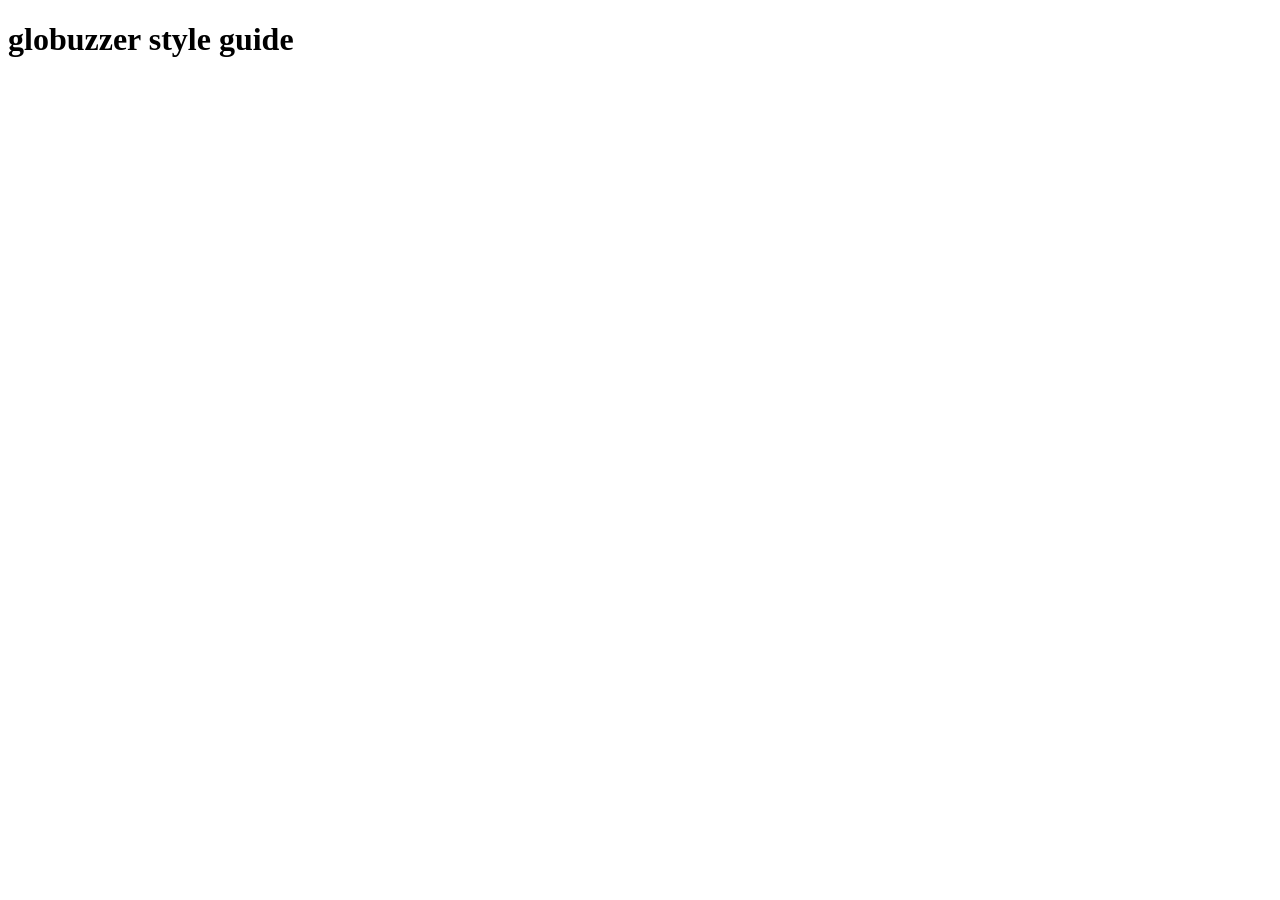
==== index.html @ 6f8c405c "adding a first index.html file" ====
<!DOCTYPE html>
<html lang="en" >

<head>
  <meta content="text/html; charset=utf-8" http-equiv="Content-Type">
  <title>Globuzzer - style guide</title>
  
</head>

<body>

<h1> globuzzer style guide </h1>


</body>

</html>
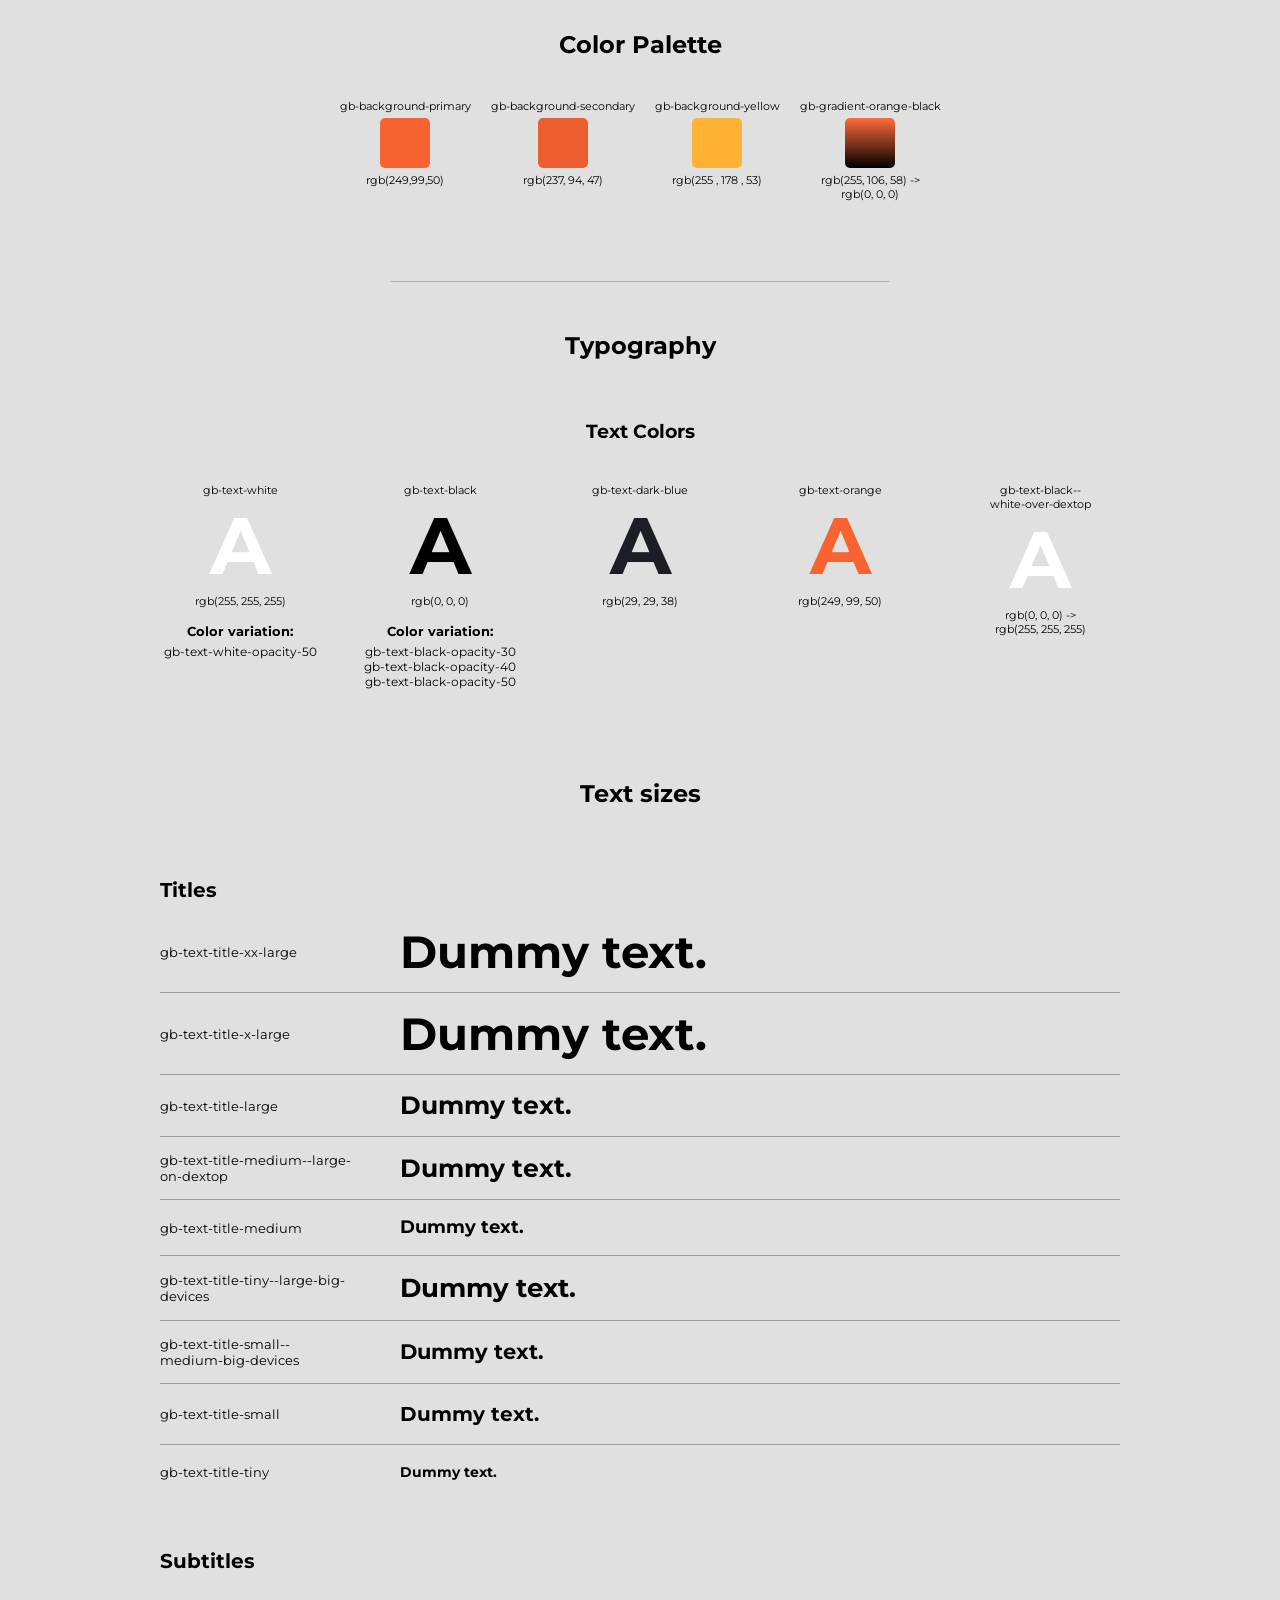
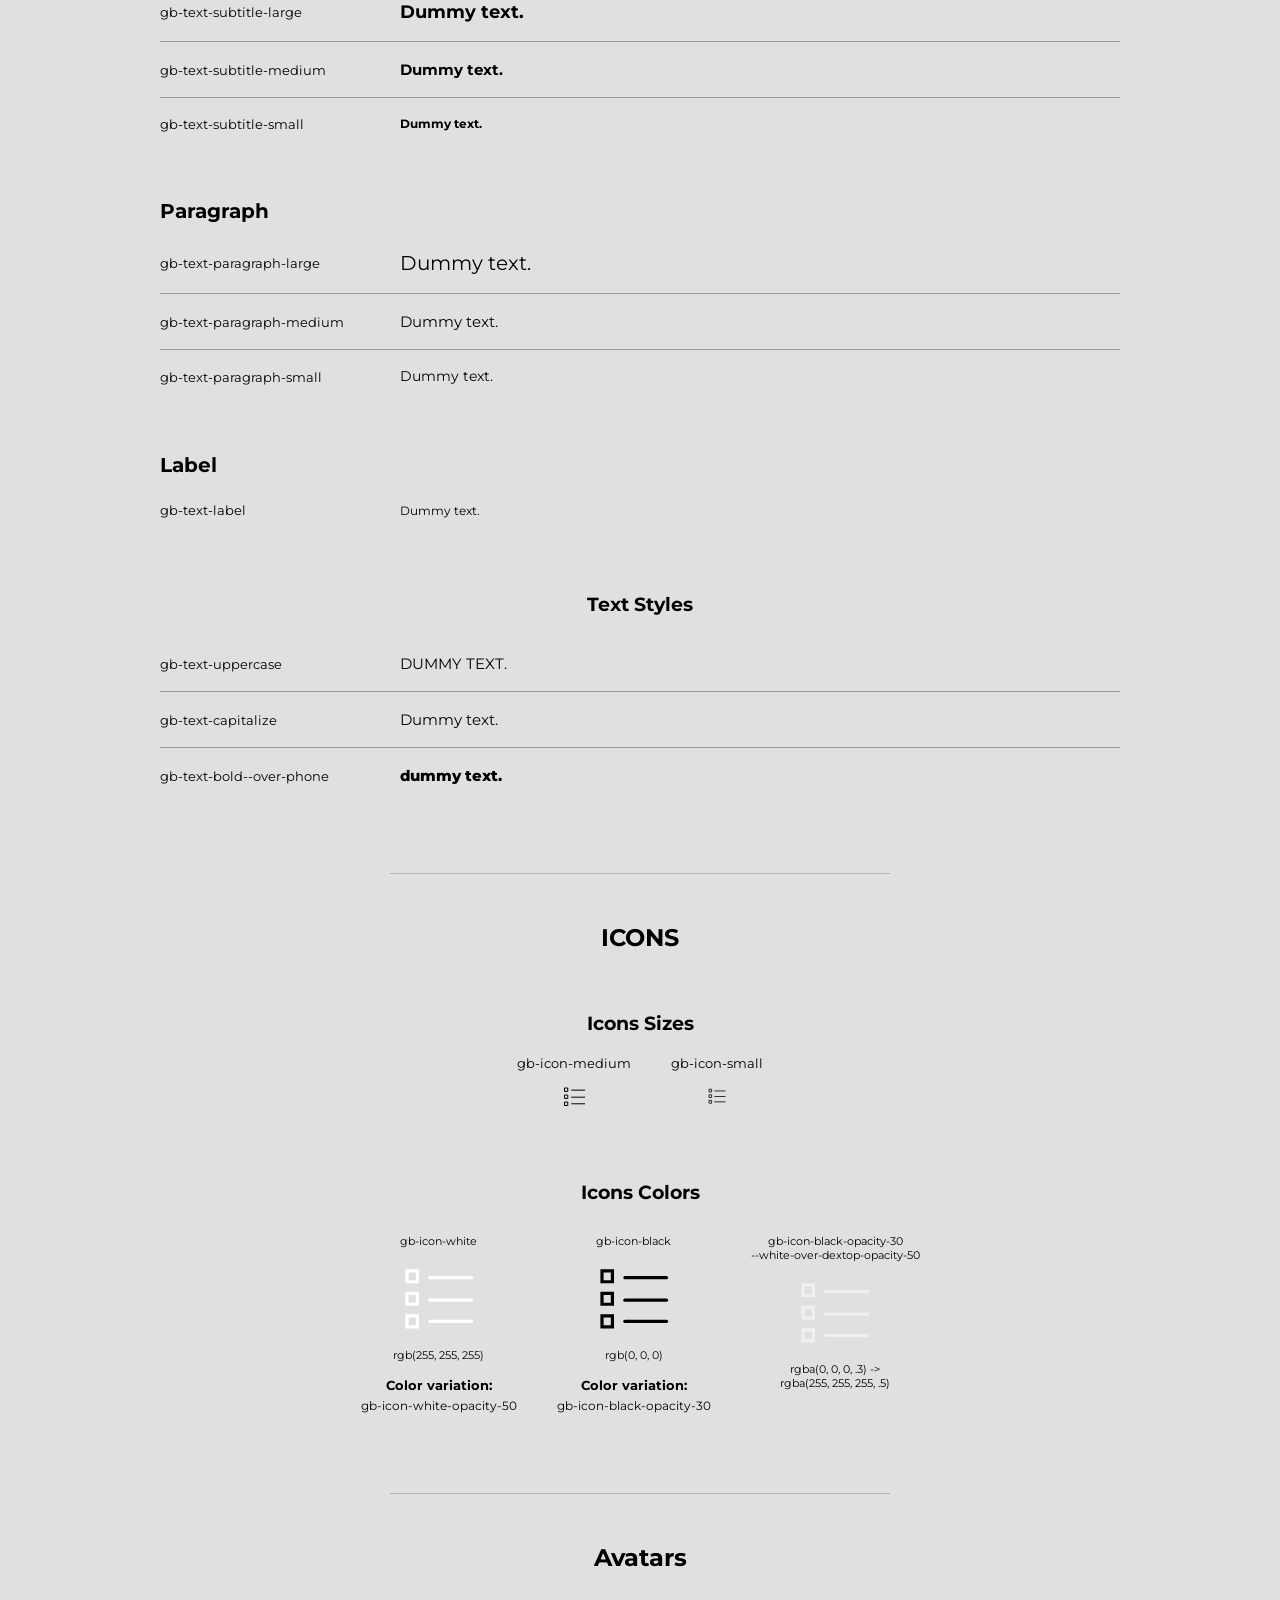
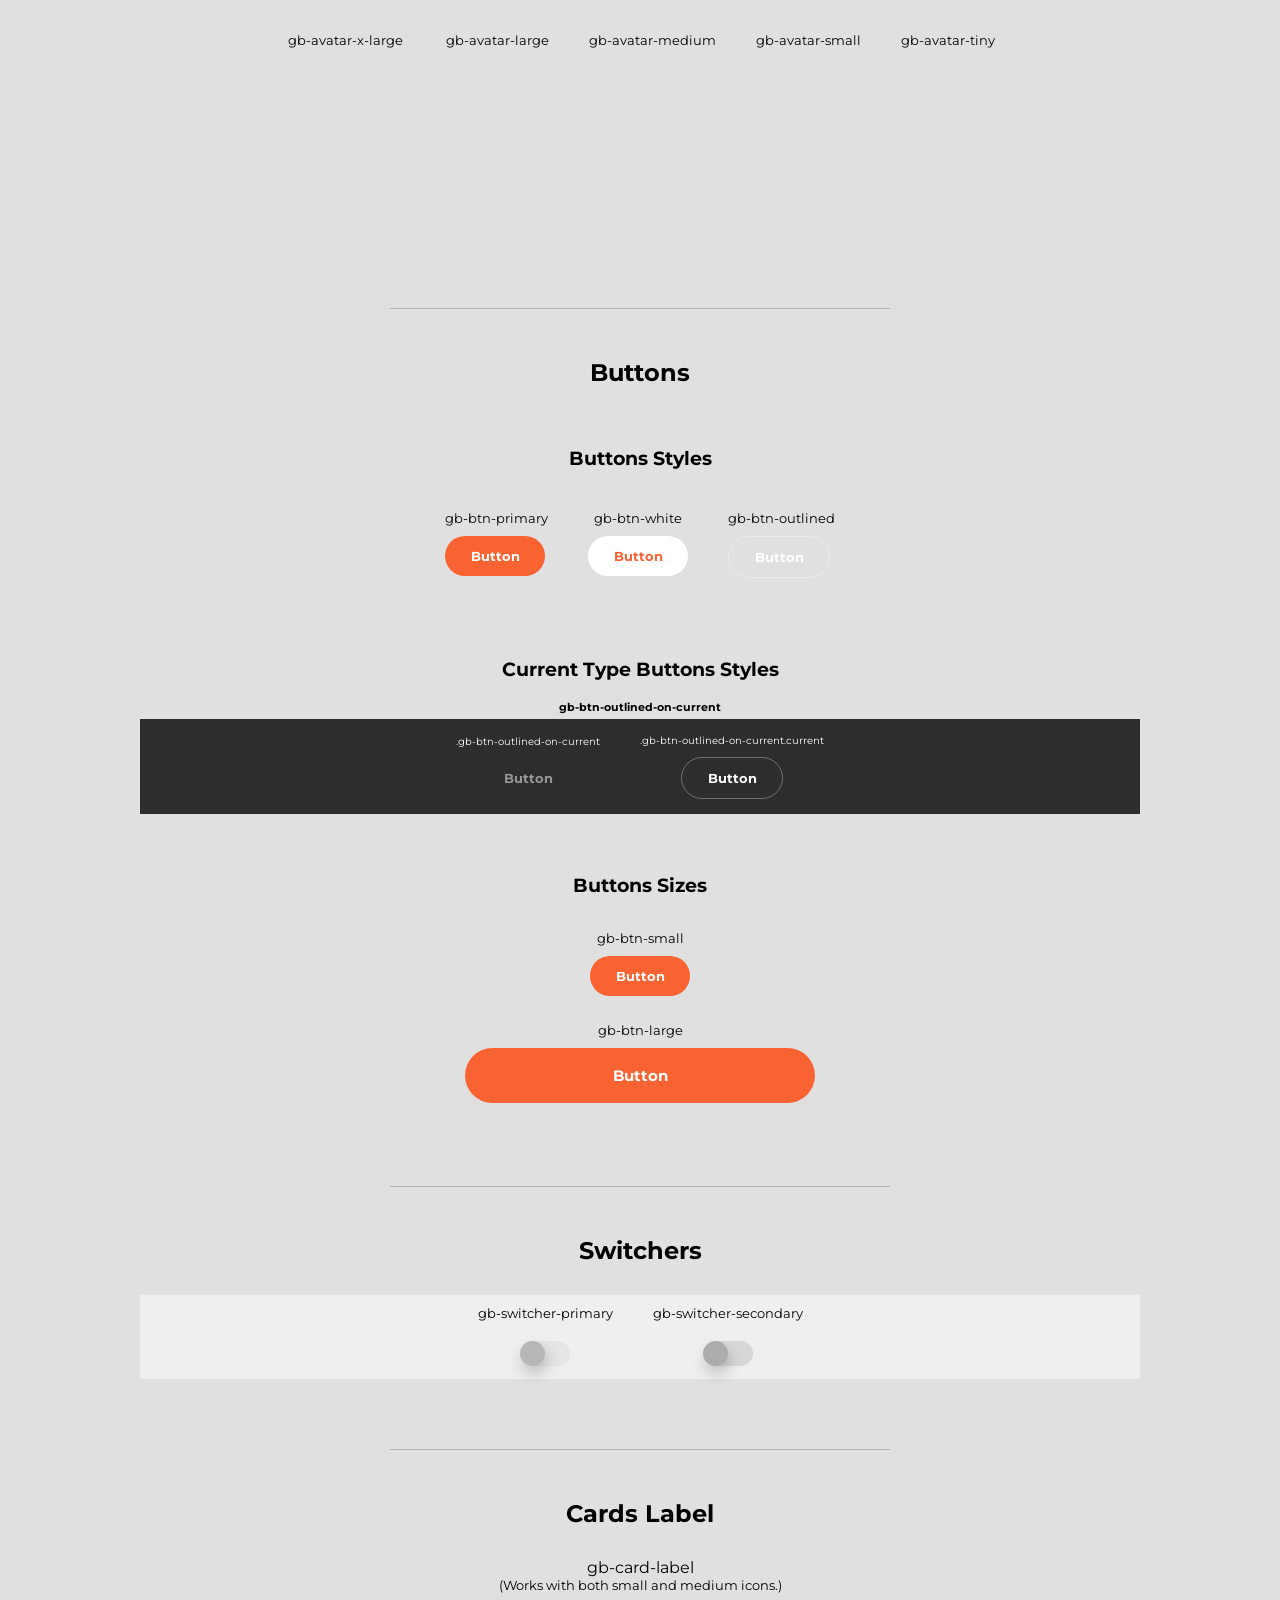
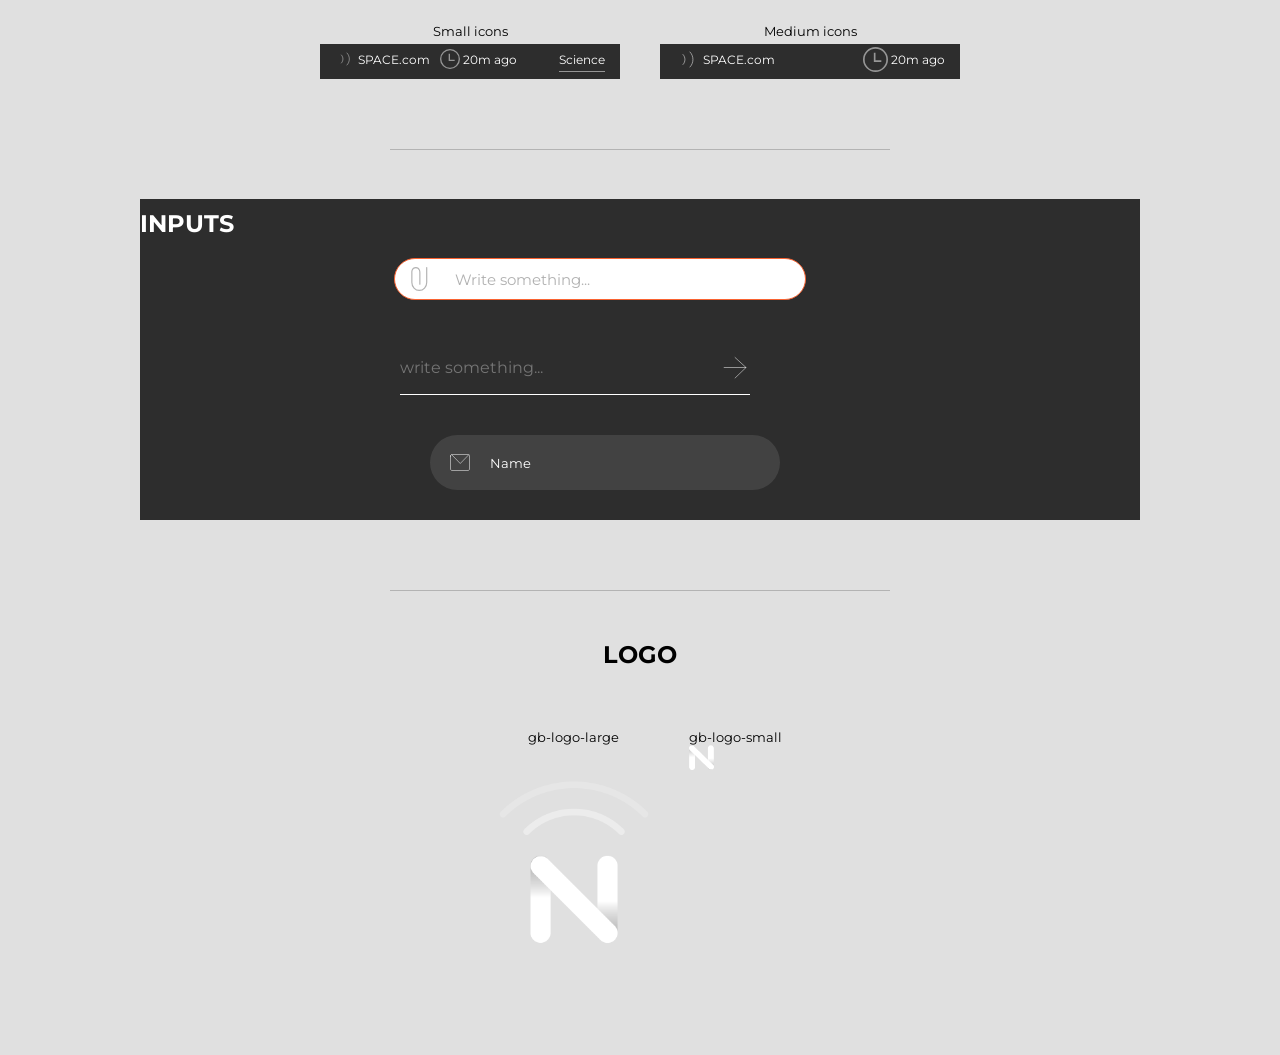
==== commit f58bbd20: "modifing the styleguide files" ====
--- a/index.html
+++ b/index.html
@@ -1,17 +1,502 @@
 <!DOCTYPE html>
-<html lang="en" >
+<html lang="en">
 
 <head>
-  <meta content="text/html; charset=utf-8" http-equiv="Content-Type">
-  <title>Globuzzer - style guide</title>
-  
+	<title>Styleguide components sheet</title>
+	<meta content="text/html; charset=utf-8" http-equiv="Content-Type">
+	<meta name="viewport" content="width=device-width, initial-scale=1.0">
+	<meta http-equiv="X-UA-Compatible" content="ie=edge">
+	<link rel="stylesheet" type='text/css' media="screen" href="gb-style-d.css">
+    	<link rel="stylesheet" type='text/css' media="screen" href="gb-style-s.css">
+
+	<link rel="stylesheet" type='text/css' media="screen" href="stlyeguide-info-page.css">
+	<link href="https://fonts.googleapis.com/css?family=Montserrat:400,700" rel="stylesheet">
 </head>
 
+
 <body>
-
-<h1> globuzzer style guide </h1>
-
-
+	<div class='wrapper'>
+		<!-- COLOR PALETTE START-->
+		<div class='gb-color-palette-section max'>
+			<h2 class='section-title'>Color Palette</h2>
+			<ul class='gb-color-palette-list page-section'>
+				<li class='gb-color-palette-item'>
+					<p class='color-class'>gb-background-primary</p>
+					<div class='color-palette-box gb-background-primary'></div>
+					<p class='color-code'>rgb(249,99,50)</p>
+				</li>
+				<li class='gb-color-palette-item'>
+					<p class='color-class'>gb-background-secondary</p>
+					<div class='color-palette-box gb-background-secondary'></div>
+					<p class='color-code'>rgb(237, 94, 47)</p>
+				</li>
+				<li class='gb-color-palette-item'>
+					<p class='color-class'>gb-background-yellow</p>
+					<div class='color-palette-box gb-background-yellow'></div>
+					<p class='color-code'>rgb(255 , 178 , 53)</p>
+				</li>
+				<li class='gb-color-palette-item'>
+					<p class='color-class'>gb-gradient-orange-black</p>
+					<div class='color-palette-box gb-gradient-orange-black'></div>
+					<p class='color-code'>rgb(255, 106, 58) -><br> rgb(0, 0, 0)</p>
+				</li>
+			</ul>
+		</div>
+		<!-- COLOR PALETTE END-->
+		<!-- TYPOGRAPHY START -->
+		<div class='gb-typograpy-section section-line-top max'>
+			<h2 class='big-section-title'>Typography</h2>
+			<div class='gb-typograpy-colors'>
+				<h3 class='subsection-title-big'>Text Colors</h3>
+				<ul class='gb-typography-colors-list page-section'>
+					<li class='gb-typography-colors-item'>
+						<p class='color-class'>gb-text-white</p>
+						<h1 class='text-color-preview gb-text-white'>A</h1>
+						<p class='color-code'>rgb(255, 255, 255)</p>
+						<div class='text-color-variations'>
+							<h5 class='color-variation-heading'>Color variation:</h5>
+							<ul class='text-color-variations-list'>
+								<li class='text-color-variations-item'>
+									<p>gb-text-white-opacity-50</p>
+								</li>
+							</ul>
+						</div>
+					</li>
+					<li class='gb-typography-colors-item'>
+						<p class='color-class'>gb-text-black</p>
+						<h1 class='text-color-preview gb-text-black'>A</h1>
+						<p class='color-code'>rgb(0, 0, 0)</p>
+						<div class='text-color-variations'>
+							<h5 class='color-variation-heading'>Color variation:</h5>
+							<ul class='text-color-variations-list'>
+								<li class='text-color-variations-item'>
+									<p>gb-text-black-opacity-30</p>
+								</li>
+								<li class='text-color-variations-item'>
+									<p>gb-text-black-opacity-40</p>
+								</li>
+								<li class='text-color-variations-item'>
+									<p>gb-text-black-opacity-50</p>
+								</li>
+							</ul>
+						</div>
+					</li>
+					<li class='gb-typography-colors-item'>
+						<p class='color-class'>gb-text-dark-blue</p>
+						<h1 class='text-color-preview gb-text-dark-blue'>A</h1>
+						<p class='color-code'>rgb(29, 29, 38)</p>
+					</li>
+					<li class='gb-typography-colors-item'>
+						<p class='color-class'>gb-text-orange</p>
+						<h1 class='text-color-preview gb-text-orange'>A</h1>
+						<p class='color-code'>rgb(249, 99, 50)</p>
+					</li>
+					<li class='gb-typography-colors-item'>
+						<p class='color-class'>gb-text-black--<br>white-over-dextop</p>
+						<h1 class='text-color-preview gb-text-black--white-over-dextop'>A</h1>
+						<p class='color-code'>rgb(0, 0, 0) -><br> rgb(255, 255, 255)</p>
+					</li>
+				</ul>
+			</div>
+			<div class='gb-typograpy-sizes subsection-margin-top'>
+				<h2 class='subsection-title-big'>Text sizes</h2>
+
+				<div class='gb-typograpy-titles'>
+					<h5 class='typograpy-subtitles'>Titles</h5>
+					<ul class='gb-typograpy-titles-list'>
+						<li class='gb-typograpy-titles-item'>
+							<p class='gb-typograpy-size-class'>gb-text-title-xx-large</p>
+							<h1 class='gb-text-title-xx-large dummy-text'>Dummy text.</h1>
+						</li>
+						<li class='gb-typograpy-titles-item'>
+							<p class='gb-typograpy-size-class'>gb-text-title-x-large</p>
+							<h1 class='gb-text-title-x-large dummy-text'>Dummy text.</h1>
+						</li>
+						<li class='gb-typograpy-titles-item'>
+							<p class='gb-typograpy-size-class'>gb-text-title-large</p>
+							<h1 class='gb-text-title-large dummy-text'>Dummy text.</h1>
+						</li>
+						<li class='gb-typograpy-titles-item'>
+							<p class='gb-typograpy-size-class'>gb-text-title-medium--large-on-dextop</p>
+							<h1 class='gb-text-title-medium--large-on-dextop dummy-text'>Dummy text.</h1>
+						</li>
+						<li class='gb-typograpy-titles-item'>
+							<p class='gb-typograpy-size-class'>gb-text-title-medium</p>
+							<h1 class='gb-text-title-medium dummy-text'>Dummy text.</h1>
+						</li>
+						<li class='gb-typograpy-titles-item'>
+							<p class='gb-typograpy-size-class'>gb-text-title-tiny--large-big-devices</p>
+							<h1 class='gb-text-title-tiny--large-big-devices dummy-text'>Dummy text.</h1>
+						</li>
+						<li class='gb-typograpy-titles-item'>
+							<p class='gb-typograpy-size-class'>gb-text-title-small--medium-big-devices</p>
+							<h1 class='gb-text-title-small--medium-big-devices dummy-text'>Dummy text.</h1>
+						</li>
+						<li class='gb-typograpy-titles-item'>
+							<p class='gb-typograpy-size-class'>gb-text-title-small</p>
+							<h1 class='gb-text-title-small dummy-text'>Dummy text.</h1>
+						</li>
+						<li class='gb-typograpy-titles-item'>
+							<p class='gb-typograpy-size-class'>gb-text-title-tiny</p>
+							<h1 class='gb-text-title-tiny dummy-text'>Dummy text.</h1>
+						</li>
+					</ul>
+				</div>
+
+				<div class='gb-typograpy-subtitles'>
+					<h5 class='typograpy-subtitles'>Subtitles</h5>
+					<ul class='gb-typograpy-subtitles-list'>
+						<li class='gb-typograpy-subtitles-item'>
+							<p class='gb-typograpy-size-class'>gb-text-subtitle-large</p>
+							<h1 class='gb-text-subtitle-large dummy-text'>Dummy text.</h1>
+						</li>
+						<li class='gb-typograpy-subtitles-item'>
+							<p class='gb-typograpy-size-class'>gb-text-subtitle-medium</p>
+							<h1 class='gb-text-subtitle-medium dummy-text'>Dummy text.</h1>
+						</li>
+						<li class='gb-typograpy-subtitles-item'>
+							<p class='gb-typograpy-size-class'>gb-text-subtitle-small</p>
+							<h1 class='gb-text-subtitle-small dummy-text'>Dummy text.</h1>
+						</li>
+					</ul>
+				</div>
+
+				<div class='gb-typograpy-paragraph'>
+					<h5 class='typograpy-subtitles'>Paragraph</h5>
+					<ul class='gb-typograpy-paragraph-list'>
+						<li class='gb-typograpy-paragraph-item'>
+							<p class='gb-typograpy-size-class'>gb-text-paragraph-large</p>
+							<p class='gb-text-paragraph-large dummy-text'>Dummy text.</p>
+						</li>
+						<li class='gb-typograpy-paragraph-item'>
+							<p class='gb-typograpy-size-class'>gb-text-paragraph-medium</p>
+							<p class='gb-text-paragraph-medium dummy-text'>Dummy text.</p>
+						</li>
+						<li class='gb-typograpy-paragraph-item'>
+							<p class='gb-typograpy-size-class'>gb-text-paragraph-small</p>
+							<p class='gb-text-paragraph-small dummy-text'>Dummy text.</p>
+						</li>
+					</ul>
+				</div>
+				<div class='gb-typograpy-label'>
+					<h5 class='typograpy-subtitles'>Label</h5>
+					<ul class='gb-typograpy-label-list'>
+						<li class='gb-typograpy-label-item'>
+							<p class='gb-typograpy-size-class'>gb-text-label</p>
+							<p class='gb-text-label dummy-text'>Dummy text.</p>
+						</li>
+					</ul>
+				</div>
+			</div>
+			<div class='gb-typograpy-styles'>
+				<h3 class='subsection-title-big'>Text Styles</h3>
+				<ul class='gb-typograpy-styles-list'>
+					<li class='gb-typograpy-styles-item'>
+						<p class='gb-typograpy-styles-class'>gb-text-uppercase</p>
+						<p class='gb-typograpy-styles-demo gb-text-uppercase gb-text-black gb-text-paragraph-medium'>dummy text.</p>
+					</li>
+					<li class='gb-typograpy-styles-item'>
+						<p class='gb-typograpy-styles-class'>gb-text-capitalize</p>
+						<p class='gb-typograpy-styles-demo gb-text-capitalize gb-text-black gb-text-paragraph-medium'>dummy text.</p>
+					</li>
+					<li class='gb-typograpy-styles-item'>
+						<p class='gb-typograpy-styles-class'>gb-text-bold--over-phone</p>
+						<p class='gb-typograpy-styles-demo gb-text-bold--over-phone gb-text-black gb-text-paragraph-medium'>dummy text.</p>
+					</li>
+				</ul>
+			</div>
+		</div>
+		<!-- TYPOGRAPHY END -->
+		<!-- ICONS START -->
+		<div class='gb-icons-section section-line-top max'>
+			<h2 class='big-section-title'>ICONS</h2>
+			<div class='gb-icons-sizes'>
+				<h3 class='subsection-title-big'>Icons Sizes</h3>
+				<ul class='icons-sizes-list'>
+					<li class='icons-sizes-item'>
+						<p>gb-icon-medium</p>
+						<div class='icon-sizes--icon'>
+							<svg class='gb-icon-medium gb-icon-black' version="1.1" xmlns="http://www.w3.org/2000/svg" xmlns:xlink="http://www.w3.org/1999/xlink">
+								<use xlink:href='#news'></use>
+							</svg>
+						</div>
+					</li>
+					<li class='icons-sizes-item'>
+						<p>gb-icon-small</p>
+						<div class='icon-sizes--icon'>
+							<svg class='gb-icon-small gb-icon-black' version="1.1" xmlns="http://www.w3.org/2000/svg" xmlns:xlink="http://www.w3.org/1999/xlink">
+								<use xlink:href='#news'></use>
+							</svg>
+						</div>
+					</li>
+				</ul>
+			</div>
+			<div class='gb-icons-colors'>
+				<h3 class='subsection-title-big'>Icons Colors</h3>
+				<ul class='icons-colors-list page-section'>
+					<li class='icons-colors-item'>
+						<p class='color-class'>gb-icon-white</p>
+						<div class='icon-colors--icon'>
+							<svg class='icon-color-example gb-icon-white' version="1.1" xmlns="http://www.w3.org/2000/svg" xmlns:xlink="http://www.w3.org/1999/xlink">
+								<use xlink:href='#news'></use>
+							</svg>
+						</div>
+						<p class='color-code'>rgb(255, 255, 255)</p>
+						<div class='icon-color-variations'>
+							<h5 class='color-variation-heading'>Color variation:</h5>
+							<ul class='icon-color-variations-list'>
+								<li class='icon-color-variations-item'>
+									<p>gb-icon-white-opacity-50</p>
+								</li>
+							</ul>
+						</div>
+					</li>
+
+
+					<li class='icons-colors-item'>
+						<p class='color-class'>gb-icon-black</p>
+						<div class='icon-colors--icon'>
+							<svg class='icon-color-example gb-icon-black' version="1.1" xmlns="http://www.w3.org/2000/svg" xmlns:xlink="http://www.w3.org/1999/xlink">
+								<use xlink:href='#news'></use>
+							</svg>
+						</div>
+						<p class='color-code'>rgb(0, 0, 0)</p>
+						<div class='icon-color-variations'>
+							<h5 class='color-variation-heading'>Color variation:</h5>
+							<ul class='icon-color-variations-list'>
+								<li class='icon-color-variations-item'>
+									<p>gb-icon-black-opacity-30</p>
+								</li>
+							</ul>
+						</div>
+					</li>
+					<li class='icons-colors-item'>
+						<p class='color-class'>gb-icon-black-opacity-30<br>--white-over-dextop-opacity-50</p>
+						<div class='icon-colors--icon'>
+							<svg class='icon-color-example gb-icon-black-opacity-30--white-over-dextop-opacity-50' version="1.1" xmlns="http://www.w3.org/2000/svg"
+							 xmlns:xlink="http://www.w3.org/1999/xlink">
+								<use xlink:href='#news'></use>
+							</svg>
+						</div>
+						<p class='color-code'>rgba(0, 0, 0, .3) -> <br> rgba(255, 255, 255, .5)</p>
+					</li>
+				</ul>
+			</div>
+		</div>
+		<!-- ICONS END -->
+
+		<!-- AVATARS START -->
+		<div class='gb-icons-section section-line-top max'>
+			<h2 class='big-section-title'>Avatars</h2>
+			<ul class='avatars-size-list page-section'>
+				<li class='avatar-size-item'>
+					<p>gb-avatar-x-large</p>
+					<div class='avatar-size--image-wrap'>
+						<div class='avatars-size--avatar-image gb-avatar-x-large gb-avatar'></div>
+					</div>
+				</li>
+				<li class='avatar-size-item'>
+						<p>gb-avatar-large</p>
+						<div class='avatar-size--image-wrap'>
+							<div class='avatars-size--avatar-image gb-avatar-large gb-avatar'></div>
+						</div>
+					</li>
+				<li class='avatar-size-item'>
+					<p>gb-avatar-medium</p>
+					<div class='avatar-size--image-wrap'>
+						<div class='avatars-size--avatar-image gb-avatar-medium gb-avatar'></div>
+					</div>
+				</li>
+				<li class='avatar-size-item'>
+					<p>gb-avatar-small</p>
+					<div class='avatar-size--image-wrap'>
+						<div class='avatars-size--avatar-image gb-avatar-small gb-avatar'></div>
+					</div>
+				</li>
+				<li class='avatar-size-item'>
+					<p>gb-avatar-tiny</p>
+					<div class='avatar-size--image-wrap'>
+						<div class='avatars-size--avatar-image gb-avatar-tiny gb-avatar'></div>
+					</div>
+				</li>
+			</ul>
+		</div>
+		<!-- AVATARS END -->
+
+		<!-- BUTTONS START -->
+		<div class='gb-buttons-section section-line-top max'>
+			<h2 class='big-section-title'>Buttons</h2>
+
+			<h3 class='subsection-title-big'>Buttons Styles</h3>
+
+			<ul class='gb-buttons-styles-list page-section'>
+				<li class='gb-buttons-styles-item'>
+					<p>gb-btn-primary</p>
+					<a href='#' class='gb-btn gb-btn-small gb-btn-primary'>Button</a>
+				</li>
+				<li class='gb-buttons-styles-item'>
+					<p>gb-btn-white </p>
+					<a href='#' class='gb-btn gb-btn-small gb-btn-white'>Button</a>
+				</li>
+				<li class='gb-buttons-styles-item'>
+					<p>gb-btn-outlined</p>
+					<a href='#' class='gb-btn gb-btn-small gb-btn-outlined'>Button</a>
+				</li>
+			</ul>
+
+			<h3 class='subsection-title-big'>Current Type Buttons Styles</h3>
+
+			<ul class='gb-current-type-buttons-styles-list'>
+				<li class='gb-current-type-buttons-styles-item'>
+					<h6 class='tiny-heading'>gb-btn-outlined-on-current</h6>
+					<div class='current-type-buttons-both'>
+						<div class='current-type-button'>
+							<p>.gb-btn-outlined-on-current</p>
+							<a href='#' class='gb-btn gb-btn-small gb-btn-outlined-on-current'>Button</a>
+						</div>
+						<div class='current-type-button'>
+							<p>.gb-btn-outlined-on-current.current</p>
+							<a href='#' class='gb-btn gb-btn-small gb-btn-outlined-on-current current'>Button</a>
+						</div>
+					</div>
+				</li>
+			</ul>
+
+			<h3 class='subsection-title-big'>Buttons Sizes</h3>
+			<ul class='gb-buttons-sizes-list'>
+				<li class='gb-buttons-sizes-item'>
+					<p>gb-btn-small</p>
+					<a href='#' class='gb-btn gb-btn-small gb-btn-primary'>Button</a>
+				</li>
+				<li class='gb-buttons-sizes-item'>
+					<p>gb-btn-large</p>
+					<a href='#' class='gb-btn gb-btn-large gb-btn-primary'>Button</a>
+				</li>
+			</ul>
+
+		</div>
+		<!-- BUTTONS END -->
+		<!-- SWITCHERS START -->
+		<div class='gb-buttons-section section-line-top max'>
+			<h2 class='big-section-title'>Switchers</h2>
+			<ul class='gb-switchers-list'>
+				<li class='gb-switcher-item'>
+					<p>gb-switcher-primary</p>
+					<label class="gb-switcher gb-switcher-primary">
+						<input class='gb-swithcer-checkbox' type="checkbox">
+						<div class="gb-switcher-slider"></div>
+					</label>
+				</li>
+				<li class='gb-switcher-item'>
+					<p>gb-switcher-secondary</p>
+					<label class="gb-switcher gb-switcher-secondary">
+						<input class='gb-swithcer-checkbox' type="checkbox">
+						<div class="gb-switcher-slider"></div>
+					</label>
+				</li>
+			</ul>
+		</div>
+		<!-- SWITCHERS END -->
+		<!-- CARDS LABEL START -->
+		<div class='gb-buttons-section section-line-top max'>
+			<h2 class='big-section-title'>Cards Label</h2>
+			<p class='card-label-title'>gb-card-label</p>
+			<p class='card-label-info'>(Works with both small and medium icons.)</p>
+			<ul class='gb-cards-label-list page-section'>
+				
+				<li class='gb-cards-label-item'>
+					<p class='gb-cards-label--on-top'>Small icons</p>
+					<div class='gb-card-label'>
+						<div class='card-label-item'>
+							<svg class='gb-label-icon gb-icon-white-opacity-50 gb-icon-small' version="1.1" xmlns="http://www.w3.org/2000/svg" xmlns:xlink="http://www.w3.org/1999/xlink">
+								<use xlink:href='#source'></use>
+							</svg>
+							<a class='gb-text-white gb-text-label'>SPACE.com</a>
+						</div>
+						<div class='card-label-item'>
+							<svg class='gb-label-icon gb-icon-white-opacity-50 gb-icon-small' version="1.1" xmlns="http://www.w3.org/2000/svg" xmlns:xlink="http://www.w3.org/1999/xlink">
+								<use xlink:href='#clock'></use>
+							</svg>
+							<a class='gb-text-white gb-text-label'>20m ago</a>
+						</div>
+						<div class='card-label-item label-item-under-line gb-grow-one'>
+							<a href='#' class=' gb-text-white gb-text-label '>Science</a>
+						</div>
+					</div>
+				</li>
+				
+				<li class='gb-cards-label-item'>
+					<p class='gb-cards-label--on-top'>Medium icons</p>
+					<div class='gb-card-label'>
+						<div class='card-label-item'>
+							<svg class='gb-label-icon gb-icon-white-opacity-50 gb-icon-medium' version="1.1" xmlns="http://www.w3.org/2000/svg" xmlns:xlink="http://www.w3.org/1999/xlink">
+								<use xlink:href='#source'></use>
+							</svg>
+							<a class='gb-text-white gb-text-label'>SPACE.com</a>
+						</div>
+						<div class='card-label-item'>
+							<svg class='gb-label-icon gb-icon-white-opacity-50 gb-icon-medium' version="1.1" xmlns="http://www.w3.org/2000/svg" xmlns:xlink="http://www.w3.org/1999/xlink">
+								<use xlink:href='#clock'></use>
+							</svg>
+							<a class='gb-text-white gb-text-label'>20m ago</a>
+						</div>
+					</div>
+				</li>
+		</div>
+		<!-- CARDS LABEL END -->
+        <!-- INPUT FILED START -->
+     <div class="input-wrapper section-line-top max">
+       <h2 class='big-section-title'>INPUTS</h2>
+         <div class="gb-input-wrapper">
+      	 <input type="file" name="file" id="file" class="gb-input-file" />
+            <label class='gb-file-attachment' for="file">
+              <svg class='attachement-icon' version="1.1" xmlns="http://www.w3.org/2000/svg" xmlns:xlink="http://www.w3.org/1999/xlink">
+                <use xlink:href='#attachement'></use>
+              </svg>
+            </label>
+        <input class="gb-text-input-outlined-orange" type='text' placeholder='Write something...' />
+    </div>
+    
+     <div class='gb-input-wrapper'>
+        <input class="gb-text-input-area" placeholder="write something...">
+          <svg class='gb-input-icon-right' version="1.1" xmlns="http://www.w3.org/2000/svg" xmlns:xlink="http://www.w3.org/1999/xlink">
+             <use xlink:href='#full-arrow-forward'></use>
+          </svg>
+    </div>
+      
+   <div class="gb-input-wrapper">
+          <svg class='gb-input-icon-left' version="1.1" xmlns="http://www.w3.org/2000/svg" xmlns:xlink="http://www.w3.org/1999/xlink">
+            <use xlink:href='#email'></use>
+          </svg>
+          <input  class='gb-text-input gb-text-input-trans-background' type='text' placeholder="Name">
+  </div> 
+       
+   
+  </div>
+        <!-- INPUT FILED END -->
+        
+        <!-- LOGO START -->
+		<div class='gb-icons-section section-line-top max'>
+			<h2 class='big-section-title'>LOGO</h2>
+			<ul class='avatars-size-list page-section'>
+				<li class='avatar-size-item'>
+					<p>gb-logo-large</p>
+						<div class='gb-logo-large'>
+                            <div class='gb-logo--image-large'></div>
+						</div>
+				</li>
+				<li class='avatar-size-item'>
+						<p>gb-logo-small</p>
+						<div class='gb-logo-small'>
+							<div class='gb-logo--image-small'></div>
+						</div>
+			    </li>
+			</ul>
+		</div>
+		<!-- LOGO END -->
+        
+	</div>
+	<script type='text/javascript' src='svgs-loader.js'></script>
 </body>
 
-</html>
+</html>
--- a/gb-style-d.css
+++ b/gb-style-d.css
@@ -0,0 +1,1134 @@
+/* Gb-resets start */
+
+* {
+	margin: 0;
+	padding: 0;
+	font-family: Montserrat, sans-serif;
+}
+
+a {
+	text-decoration: none;
+}
+
+li {
+	list-style: none;
+}
+
+svg {
+	display: block;
+	/* bug-fix some weird margin on the bottom */
+}
+
+/* Gb-resets end */
+
+/* Gb-colors start */
+
+.gb-background-primary {
+	background-color: rgb(249, 99, 50);
+}
+
+.gb-background-secondary {
+	background-color: rgb(237, 94, 47);
+}
+
+.gb-background-yellow{
+	background-color: rgb(255 , 178 , 53);
+}
+
+.gb-gradient-orange-black {
+	background: -webkit-gradient(linear, left top, left bottom, from(#ff6a3a), to(#000));
+	background: -webkit-linear-gradient(#ff6a3a, #000);
+	background: -o-linear-gradient(#ff6a3a, #000);
+	background: linear-gradient(#ff6a3a, #000);
+}
+
+/* Gb-colors end */
+
+/* Gb-font-sizes start */
+
+.gb-text-label {
+	font-size: 10px;
+}
+
+@media screen and (min-width : 1024px){
+	.gb-text-label {
+		font-size: 12px;
+	}
+}
+
+@media screen and (min-width : 1920px) {
+	.gb-text-label {
+		font-size: 14px;
+	}
+}
+
+.gb-text-paragraph-small{
+	font-size : 12px;
+	line-height: 21px;
+}
+
+@media screen and (min-width : 768px) {
+	.gb-text-paragraph-small{
+		font-size : 13px;
+		line-height: 22px;
+	}
+}
+
+@media screen and (min-width : 1024px) {
+	.gb-text-paragraph-small{
+		font-size : 14px;
+		line-height: 23px;
+	}
+}
+
+@media screen and (min-width : 1440px) {
+	.gb-text-paragraph-small{
+		font-size : 15px;
+		line-height: 23px;
+	}
+}
+
+@media screen and (min-width : 1920px) {
+	.gb-text-paragraph-small{
+		font-size : 18px;
+		line-height: 25px;
+	}
+}
+
+.gb-text-paragraph-medium{
+	font-size : 15px;
+	line-height: 25px;
+}
+
+@media screen and (min-width : 768px) {
+	.gb-text-paragraph-medium{
+		font-size : 16px;
+		line-height: 27px;
+	}
+}
+
+@media screen and (min-width : 1024px) {
+	.gb-text-paragraph-medium{
+		font-size : 15px;
+		line-height: 25px;
+	}
+}
+
+@media screen and (min-width : 1920px) {
+	.gb-text-paragraph-medium{
+		font-size : 20px;
+		line-height: 30px;
+	}
+}
+
+.gb-text-paragraph-large{
+	font-size : 15px;
+	line-height: 25px;
+}
+
+@media screen and (min-width : 768px) {
+	.gb-text-paragraph-large{
+		font-size : 18px;
+		line-height: 31px;
+	}
+}
+
+@media screen and (min-width : 1024px) {
+	.gb-text-paragraph-large{
+		font-size : 20px;
+		line-height: 30px;
+	}
+}
+
+@media screen and (min-width : 1440px) {
+	.gb-text-paragraph-large{
+		font-size : 22px;
+		line-height: 31px;
+	}
+}
+
+@media screen and (min-width : 1920px) {
+	.gb-text-paragraph-large{
+		font-size : 25px;
+		line-height: 35px;
+	}
+}
+
+.gb-text-subtitle-small{
+	font-size : 12px;
+	line-height: 21px;
+}
+
+@media screen and (min-width : 768px) {
+	.gb-text-subtitle-small{
+		font-size : 10px;
+		line-height: 20px;
+	}
+}
+
+@media screen and (min-width : 1024px) {
+	.gb-text-subtitle-small{
+		font-size : 12px;
+		line-height: 21px;
+	}
+}
+
+@media screen and (min-width : 1440px) {
+	.gb-text-subtitle-small{
+		font-size : 12px;
+		line-height: 23px;
+	}
+}
+
+@media screen and (min-width : 1920px) {
+	.gb-text-subtitle-small{
+		font-size : 14px;
+		line-height: 25px;
+	}
+}
+
+.gb-text-subtitle-medium{
+	font-size : 12px;
+	line-height: 21px;
+}
+
+@media screen and (min-width : 768px) {
+	.gb-text-subtitle-medium{
+		font-size : 13px;
+		line-height: 23px;
+	}
+}
+
+@media screen and (min-width : 1024px) {
+	.gb-text-subtitle-medium{
+		font-size : 15px;
+		line-height: 25px;
+	}
+}
+
+@media screen and (min-width : 1440px) {
+	.gb-text-subtitle-medium{
+		font-size : 16px;
+		line-height: 26px;
+	}
+}
+
+@media screen and (min-width : 1920px) {
+	.gb-text-subtitle-medium{
+		font-size : 20px;
+		line-height: 30px;
+	}
+}
+
+.gb-text-subtitle-large{
+	font-size : 12px;
+	line-height: 21px;
+}
+
+@media screen and (min-width : 768px) {
+	.gb-text-subtitle-large{
+		font-size : 15px;
+		line-height: 25px;
+	}
+}
+
+@media screen and (min-width : 1024px) {
+	.gb-text-subtitle-large{
+		font-size : 18px;
+		line-height: 28px;
+	}
+}
+
+@media screen and (min-width : 1920px) {
+	.gb-text-subtitle-large{
+		font-size : 22px;
+		line-height: 32px;
+	}
+}
+
+.gb-text-title-tiny{
+	font-size : 12px;
+	line-height: 21px;
+}
+
+@media screen and (min-width : 768px) {
+	.gb-text-title-tiny{
+		font-size : 14px;
+		line-height: 24px;
+	}
+}
+
+@media screen and (min-width : 1440px) {
+	.gb-text-title-tiny{
+		font-size : 16px;
+		line-height: 26px;
+	}
+}
+
+@media screen and (min-width : 1920px) {
+	.gb-text-title-tiny{
+		font-size : 20px;
+		line-height: 30px;
+	}
+}
+
+.gb-text-title-small{
+	font-size : 14px;
+	line-height: 24px;
+}
+
+@media screen and (min-width : 768px) {
+	.gb-text-title-small{
+		font-size : 25px;
+		line-height: 38px;
+	}
+}
+
+@media screen and (min-width : 1024px) {
+	.gb-text-title-small{
+		font-size : 20px;
+		line-height: 30px;
+	}
+}
+
+@media screen and (min-width : 1440px) {
+	.gb-text-title-small{
+		font-size : 28px;
+		line-height: 40px;
+	}
+}
+
+@media screen and (min-width : 1920px) {
+	.gb-text-title-small{
+		font-size : 37px;
+		line-height: 54px;
+	}
+}
+
+.gb-text-title-small--medium-big-devices{
+	font-size : 15px;
+	line-height: 25px;
+}
+
+@media screen and (min-width : 768px) {
+	.gb-text-title-small--medium-big-devices{
+		font-size : 20px;
+		line-height: 30px;
+	}
+}
+
+@media screen and (min-width : 1024px) {
+	.gb-text-title-small--medium-big-devices{
+		font-size : 21px;
+		line-height: 26px;
+	}
+}
+
+@media screen and (min-width : 1440px) {
+	.gb-text-title-small--medium-big-devices{
+		font-size : 24px;
+		line-height: 34px;
+	}
+}
+
+@media screen and (min-width : 1920px) {
+	.gb-text-title-small--medium-big-devices{
+		font-size : 26px;
+		line-height: 36px;
+	}
+}
+
+.gb-text-title-tiny--large-big-devices{
+	font-size : 12px;
+	line-height: 20px;
+}
+
+@media screen and (min-width : 768px) {
+	.gb-text-title-tiny--large-big-devices{
+		font-size : 37px;
+		line-height: 45px;
+	}
+}
+
+@media screen and (min-width : 1024px) {
+	.gb-text-title-tiny--large-big-devices{
+		font-size : 26px;
+		line-height: 34px;
+	}
+}
+
+@media screen and (min-width : 1440px) {
+	.gb-text-title-tiny--large-big-devices{
+		font-size : 28px;
+		line-height: 36px;
+	}
+}
+
+@media screen and (min-width : 1920px) {
+	.gb-text-title-tiny--large-big-devices{
+		font-size : 30px;
+		line-height: 38px;
+	}
+}
+
+.gb-text-title-medium{
+	font-size : 18px;
+	line-height: 25px;
+}
+
+@media screen and (min-width : 768px) {
+	.gb-text-title-medium{
+		font-size : 20px;
+		line-height: 30px;
+	}
+}
+
+@media screen and (min-width : 1024px) {
+	.gb-text-title-medium{
+		font-size : 18px;
+		line-height: 25px;
+	}
+}
+
+@media screen and (min-width : 1440px) {
+	.gb-text-title-medium{
+		font-size : 20px;
+		line-height: 30px;
+	}
+}
+
+@media screen and (min-width : 1920px) {
+	.gb-text-title-medium{
+		font-size : 30px;
+		line-height: 38px;
+	}
+}
+
+.gb-text-title-medium--large-on-dextop{
+	font-size : 18px;
+	line-height: 25px;
+}
+
+@media screen and (min-width : 768px) {
+	.gb-text-title-medium--large-on-dextop{
+		font-size : 20px;
+		line-height: 30px;
+	}
+}
+
+@media screen and (min-width : 1024px) {
+	.gb-text-title-medium--large-on-dextop{
+		font-size : 25px;
+		line-height: 31px;
+	}
+}
+
+@media screen and (min-width : 1440px) {
+	.gb-text-title-medium--large-on-dextop{
+		font-size : 30px;
+		line-height: 38px;
+	}
+}
+
+@media screen and (min-width : 1920px) {
+	.gb-text-title-medium--large-on-dextop{
+		font-size : 45px;
+		line-height: 56px;
+	}
+}
+
+.gb-text-title-large{
+	font-size : 19px;
+	line-height: 26px;
+}
+
+@media screen and (min-width : 768px) {
+	.gb-text-title-large{
+		font-size : 37px;
+		line-height: 47px;
+	}
+}
+
+@media screen and (min-width : 1024px) {
+	.gb-text-title-large{
+		font-size : 25px;
+		line-height: 31px;
+	}
+}
+
+@media screen and (min-width : 1440px) {
+	.gb-text-title-large{
+		font-size : 30px;
+		line-height: 38px;
+	}
+}
+
+@media screen and (min-width : 1920px) {
+	.gb-text-title-large{
+		font-size : 45px;
+		line-height: 56px;
+	}
+}
+
+.gb-text-title-x-large{
+	font-size : 18px;
+	line-height: 25px;
+}
+
+@media screen and (min-width : 768px) {
+	.gb-text-title-x-large{
+		font-size : 35px;
+		line-height: 45px;
+	}
+}
+
+@media screen and (min-width : 1024px) {
+	.gb-text-title-x-large{
+		font-size : 45px;
+		line-height: 51px;
+	}
+}
+
+@media screen and (min-width : 1920px) {
+	.gb-text-title-x-large{
+		font-size : 53px;
+		line-height: 58px;
+	}
+}
+
+.gb-text-title-xx-large{
+	font-size : 25px;
+	line-height: 31px;
+}
+
+@media screen and (min-width : 768px) {
+	.gb-text-title-xx-large{
+		font-size : 40px;
+		line-height: 46px;
+	}
+}
+
+@media screen and (min-width : 1024px) {
+	.gb-text-title-xx-large{
+		font-size : 45px;
+		line-height: 50px;
+	}
+}
+
+@media screen and (min-width : 1920px) {
+	.gb-text-title-xx-large{
+		font-size : 55px;
+		line-height: 60px;
+	}
+}
+
+/* Gb-font-sizes end */
+
+/* Gb-text-color start */
+.gb-text-uppercase{
+	text-transform: uppercase;
+}
+
+.gb-text-capitalize:first-letter{
+	text-transform: capitalize;
+}
+
+.gb-text-bold--over-phone{
+	font-weight: 300;
+}
+
+@media screen and (min-width: 440px){
+	.gb-text-bold--over-phone{
+		font-weight: 800;
+	}
+}
+
+.gb-text-white {
+	color: rgb(255, 255, 255);
+}
+
+.gb-text-white-opacity-50 {
+	color: rgba(255, 255, 255, .5);
+}
+
+.gb-text-black {
+	color: rgb(0, 0, 0);
+}
+
+.gb-text-black--white-over-dextop {
+	color: rgb(0, 0, 0);
+}
+
+@media screen and (min-width : 1024px){
+	.gb-text-black--white-over-dextop {
+		color: rgb(255, 255, 255);
+	}
+}
+
+.gb-text-black-opacity-30 {
+	color: rgba(0, 0, 0, .3);
+}
+
+.gb-text-black-opacity-40 {
+	color: rgba(0, 0, 0, .4);
+}
+
+.gb-text-black-opacity-50 {
+	color: rgba(0, 0, 0, .5);
+}
+
+.gb-text-dark-blue {
+	color: rgb(29, 29, 38);
+}
+
+.gb-text-orange {
+	color: rgb(249, 99, 50);
+}
+
+/* Gb-text-color end */
+
+/* Devices start */
+
+/* phone */
+
+@media screen and (max-width: 440px) {
+	.gb-phone-hide {
+		display: none !important;
+	}
+}
+
+/* tablet */
+
+@media screen and (max-width: 1024px) {
+	.gb-tablet-hide {
+		display: none !important;
+	}
+}
+
+@media screen and (min-width: 768px) and (max-width: 1024px) {
+	.gb-tablet-show {
+		display: block !important;
+	}
+	.gb-tablet-show-flex {
+		display: flex !important;
+	}
+	.gb-tablet-show-inline {
+		display: inline-block !important;
+	}
+}
+
+/* dextop */
+
+@media screen and (max-width: 1440px) {
+	.gb-dextop-hide {
+		display: none !important;
+	}
+}
+
+@media screen and (min-width: 1024px) and (max-width: 1440px) {
+	.gb-dextop-show {
+		display: block !important;
+	}
+	.gb-dextop-show-flex {
+		display: flex !important;
+	}
+	.gb-dextop-show-inline {
+		display: inline-block !important;
+	}
+}
+
+/* hd-dextop */
+
+@media screen and (max-width: 1920px) {
+	.gb-hd-dextop-hide {
+		display: none !important;
+	}
+}
+
+@media screen and (min-width: 1440px) and (max-width: 1920px) {
+	.gb-hd-dextop-show {
+		display: block !important;
+	}
+	.gb-hd-dextop-show-flex {
+		display: flex !important;
+	}
+	.gb-hd-dextop-show-inline {
+		display: inline-block !important;
+	}
+}
+
+/* 4k-dextop */
+
+@media screen and (min-width: 1920px){
+	.gb-4k-dextop-show {
+		display: block !important;
+	}
+	.gb-4k-dextop-show-flex {
+		display: flex !important;
+	}
+	.gb-4k-dextop-show-inline {
+		display: inline-block !important;
+	}
+}
+
+/* Devices end */
+
+/* Icons start */
+
+.gb-icon-medium {
+	width: 25px;
+	height: 25px;
+}
+
+.gb-icon-small {
+	width: 20px;
+	height: 20px;
+}
+
+.gb-icon-white {
+	fill: none;
+	stroke: rgb(255, 255, 255);
+}
+
+.gb-icon-white-opacity-50 {
+	fill: none;
+	stroke: rgba(255, 255, 255, .5);
+}
+
+.gb-icon-black{
+	fill: none;
+	stroke: rgb(0, 0, 0);
+}
+
+.gb-icon-black-opacity-30 {
+	fill: none;
+	stroke: rgba(0, 0, 0, .3);
+}
+
+.gb-icon-black-opacity-30--white-over-dextop-opacity-50{
+	fill: none;
+	stroke: rgba(0, 0, 0, .3);
+}
+
+@media screen and (min-width: 1024px){
+	.gb-icon-black-opacity-30--white-over-dextop-opacity-50{
+		fill: none;
+		stroke: rgba(255, 255, 255, .5);
+	}
+}
+
+/* Icons end */
+
+/* Avatars start */
+
+.gb-avatar {
+	border-radius: 50%;
+	background-size: cover;
+	background-position: center;
+}
+
+.gb-avatar-x-large {
+	width: 60px;
+	height: 60px;
+}
+
+@media screen and (min-width: 440px) {
+	.gb-avatar-x-large {
+		width: 100px;
+		height: 100px;
+	}
+}
+
+@media screen and (min-width: 1024px) {
+	.gb-avatar-x-large {
+		width: 120px;
+		height: 120px;
+	}
+}
+
+.gb-avatar-large{
+	width : 45px;
+	height : 45px;
+}
+
+@media screen and (min-width: 440px) {
+	.gb-avatar-large {
+		width: 50px;
+		height: 50px;
+	}
+}
+
+@media screen and (min-width: 1024px) {
+	.gb-avatar-x-large {
+		width: 120px;
+		height: 120px;
+	}
+}
+
+.gb-avatar-medium {
+	width: 40px;
+	height: 40px;
+}
+
+.gb-avatar-small {
+	width: 30px;
+	height: 30px;
+}
+
+.gb-avatar-tiny {
+	width: 20px;
+	height: 20px;
+}
+
+/* Avatars end */
+
+/* Buttons start */
+
+.gb-btn {
+	border-radius: 50px;
+	display: flex;
+	align-items: center;
+	text-decoration: none;
+	justify-content: center;
+	font-weight: bold;
+}
+
+.gb-btn-primary {
+	color: rgb(255, 255, 255);
+	background-color: rgb(249, 99, 50);
+	font-size: 15px;
+	font-weight: bold;
+}
+
+.gb-btn-primary:hover {
+	background-color: rgb(237, 94, 47);
+}
+
+.gb-btn-large {
+	width: 90%;
+	height: 55px;
+	max-width: 350px;
+	min-width: 250px;
+}
+
+.gb-btn-small {
+	width: 100px;
+	height: 40px;
+	font-size: 13px;
+}
+
+.gb-btn-outlined {
+	color: rgb(255, 255, 255);
+	background-color: transparent;
+	border: 1px solid rgba(255, 255, 255, .3)
+}
+
+.gb-btn-outlined:hover {
+	background-color: rgba(255, 255, 255, .1);
+}
+
+.gb-btn-outlined-on-current {
+	color: rgba(255, 255, 255, .5);
+	background-color: transparent;
+}
+
+.gb-btn-outlined-on-current:hover {
+	color: rgb(255, 255, 255);
+}
+
+.gb-btn-outlined-on-current.current {
+	color: rgb(255, 255, 255);
+	border: 1px solid rgba(255, 255, 255, .3);
+}
+
+.gb-btn-white {
+	color: rgb(249, 99, 50);
+	background-color: rgb(255, 255, 255);
+}
+
+.gb-btn-white:hover {
+	color: rgb(255, 255, 255);
+	background-color: rgb(249, 99, 50);
+}
+
+.gb-btn-icon-round {
+	border-radius: 50%;
+	display: flex;
+	align-items: center;
+	justify-content: center;
+}
+
+.gb-btn-icon-round-transparent {
+	background-color: rgba(255, 255, 255, .1);
+}
+
+.gb-btn-icon-round-transparent svg {
+	stroke: rgb(255, 255, 255) !important;
+}
+
+.gb-btn-icon-round-transparent.current {
+	background-color: rgb(255, 255, 255);
+	box-shadow: 1px 3px 10px rgba(0, 0, 0, 0.2);
+}
+
+.gb-btn-icon-round-transparent.current svg {
+	stroke: rgb(249, 99, 50) !important;
+}
+
+.gb-btn-icon-round-small {}
+
+.gb-btn-icon-round-medium {}
+
+.gb-btn-icon-round-large {}
+
+/* Buttons end */
+
+/* Switchers start */
+
+.gb-switcher{
+  position: relative;
+  display: inline-block;
+  width: 50px;
+  height: 25px;
+}
+
+.gb-swithcer-checkbox {
+	display: none;
+}
+
+.gb-switcher-slider{
+	position: absolute;
+	cursor: pointer;
+	top: 0;
+	left: 0;
+	right: 0;
+	bottom: 0;
+	background-color: #e5e5e5;
+	-webkit-transition: 0.4s;
+	-o-transition: 0.4s;
+	transition: 0.4s;
+	border-radius: 50px;
+}
+
+.gb-switcher-slider:before{
+	position: absolute;
+	content: "";
+	-webkit-box-shadow: 2px 8px 15px rgba(0, 0, 0, 0.2);
+	box-shadow: 2px 8px 15px rgba(0, 0, 0, 0.2);
+	height: 25px;
+	width: 25px;
+	left: 0px;
+	bottom: 0px;
+	background-color: #b7b7b7;
+	border-radius: 50%;
+	-webkit-transition: 0.4s;
+	-o-transition: 0.4s;
+	transition: 0.4s;
+}
+
+@media screen and (min-width: 950px) {
+  .gb-switcher-secondary .gb-switcher-slider:before {
+    background-color: rgba(0, 0, 0, 0.2);
+	}
+	.gb-switcher-secondary .gb-switcher-slider{
+		background-color: rgba(0, 0, 0, 0.1);
+	}
+	.gb-switcher-secondary input.gb-swithcer-checkbox:checked+.gb-switcher-slider:before {
+    background-color: #fff;
+  }
+}
+
+input.gb-swithcer-checkbox:checked+.gb-switcher-slider:before {
+  background-color: #f96332;
+  left: 25px;
+}
+
+/* Switchers end */
+
+/* Card-label start */
+
+.gb-grow-one{
+  flex-grow: 1;
+}
+
+.gb-card-label{
+  width: 90%;
+  margin: 0 5%;
+	display: flex;
+	align-items: center;
+  justify-content: space-between;
+}
+
+.gb-card-label > *{
+  display: flex;
+  align-items: center;
+  height: 30px;
+}
+.gb-card-label > *:not(:last-child){
+  margin-right: 10px;
+}
+  
+.label-item-under-line{
+   display: flex;
+   justify-content: flex-end;
+}
+  
+.label-item-under-line > *{
+	position: relative;
+  display: inline-block;
+}
+
+.label-item-under-line > *:after{
+	content: '';
+	width: 100%;
+	height: 1px;
+	position: absolute;
+	background: currentColor;
+	opacity: 0.5;
+	left: 0;
+	bottom: -5px;
+}
+
+/* Card-label end */
+
+/* Gb-navbar start */
+
+.gb-navbar {
+	width: 100%;
+	height: 70px;
+	padding: 30px 5px 15px;
+	-webkit-box-sizing: border-box;
+	box-sizing: border-box;
+	display: flex;
+	align-items: center;
+	justify-content: space-between;
+	position: relative;
+	box-shadow: 0 0 15px rgba(0, 0, 0, 0.2);
+}
+
+.gb-navbar a {
+	display: block;
+}
+
+.gb-navbar .center-content {
+	position: absolute;
+	left: calc(50% - 12px);
+}
+
+.gb-navbar .right-content, .gb-navbar .left-content {
+	display: flex;
+	align-items: center;
+}
+
+.gb-navbar .right-content>*, .gb-navbar .left-content>* {
+	margin: 0 5px;
+}
+
+.gb-navbar .gb-avatar {
+	background-image: url(images/profile.jpg)
+}
+
+.gb-navbar .nav-burger {
+	margin-right: 20px;
+}
+
+.gb-label-icon {
+  margin-right: 3px;
+}
+/* Gb-navbar end */
+
+
+/* Gb-nav-aside start */
+
+.gb-nav-aside{
+	width : 270px;
+	height: 100vh;
+	position: fixed;
+	top: 0;
+	left: 0;
+	overflow: hidden;
+}
+
+.gb-nav-aside .nav-aside-image-background{
+	width: 120%;
+	position: absolute;
+	top: -10%;
+	left: -10%;
+	height: 120%;
+	background-image: url(images/bg.png);
+	background-size: cover;
+	background-position: left;
+	-webkit-filter: blur(10px);
+	filter: blur(10px);
+	opacity: 0.2;
+}
+
+.gb-nav-aside .nav-aside-content{
+	position: relative;
+	z-index: 3;
+	display: flex;
+	flex-direction: column;
+	padding-top: 30px;
+	box-sizing: border-box;
+	height: 100vh;
+	padding: 30px 0 10px;
+	position: relative;
+}
+
+@media screen and (min-width : 440px){
+	.gb-nav-aside .nav-aside-content{
+		padding : 70px 0 10px;
+	}
+}
+
+.gb-nav-aside .nav-aside-close {
+	position: absolute;
+	top: 20px;
+	left: 10%;
+	cursor : pointer;
+}
+
+.gb-nav-aside .nav-aside-link{
+	display: flex;
+	align-items: center;
+	padding : 10px 0;
+}
+
+.gb-nav-aside .nav-aside-icon{
+	margin: 0 10%;
+}
+
+.gb-nav-aside .nav-aside-content-top {
+	flex-basis: calc(100vh - 70px);
+	overflow-y: auto;
+}
+
+.gb-nav-aside .nav-aside-content-bottom{
+	display: flex;
+	flex-basis: 50px;
+	padding: 10px 10% 0;
+	justify-content: space-between;
+	align-items: center;
+}
+
+.gb-nav-aside .line-top {
+	position: relative;
+	margin-top: 20px;
+}
+
+.gb-nav-aside .line-top:after {
+	content: '';
+	position: absolute;
+	top: -10px;
+	width: 80%;
+	left: 10%;
+	background: rgba(255, 255, 255, .3);
+	height: 1px;
+}
+
+.gb-nav-aside .left-link{
+	margin : 5px 0;
+	display: block;
+}
+
+/* Gb-nav-aside end */
--- a/gb-style-s.css
+++ b/gb-style-s.css
@@ -0,0 +1,683 @@
+* {
+  margin: 0;
+  padding: 0;
+  list-style: none;
+  font-family: Montserrat, sans-serif;
+  text-decoration: none;
+}
+
+body {
+	  background-color:#fff;
+}
+
+svg {
+  fill: none;
+}
+
+/*gb logo start*/
+
+.gb-logo-large {
+  height: 200px;
+  width: 150px;
+}
+
+.gb-logo-small {
+  width: 25px;
+  height: 25px;
+}
+
+.gb-logo--image-large {
+  background-image: url(images/logo.png);
+  width: 100%;
+  height: 100%;
+  background-size: cover;
+  background-position: center;
+}
+
+.gb-logo--image-small {
+  background-image: url(images/logo-small.png);
+  width: 100%;
+  height: 100%;
+  background-size: cover;
+  background-position: center;
+}
+
+/*gb logo ends*/
+									
+/*gb input start*/
+.input-wrapper {
+    
+    background: rgba(0, 0, 0, 0.8);
+    padding: 10px 0;
+    color: white;
+}
+
+.gb-input-wrapper {
+  position: relative;
+  display: flex;
+  align-items: center;
+  justify-content: center;
+  flex-direction: row;
+  width: 350px;
+  width: 90%;
+  padding-bottom: 20px;
+  padding-top: 20px;
+}
+
+.gb-text-input {
+  border-radius: 50px;
+}
+
+.gb-text-input-trans-background {
+  max-width: 350px;
+  width: 90%;
+  height: 55px;
+  border:none;
+  padding: 0 20px 0 60px;
+  box-sizing:border-box;
+  background: rgba(255,255,255,0.1);
+  color: rgb(255,255,255) ;	
+}
+
+.gb-text-input-trans-background::placeholder {
+  color: rgb(255,255,255) ;
+  opacity: 1;
+}
+
+.gb-text-input-outlined-orange {
+  border: 1px solid #f96332;
+  max-width: 350px;
+  width: 90%;
+  height: 50px;
+  flex-grow: 1;
+  height: 40px;
+  font-size: 15px;
+  margin: 0 20px;
+}
+
+.gb-text-input-outlined-orange::placeholder {
+  color: #b1b1b1;
+}
+
+@media screen and (min-width: 700px) {
+.gb-text-input-outlined-orange {
+    border-radius: 50px;
+    padding-left: 60px;
+    margin: 0 20px 0 0;
+  }
+}
+
+.gb-text-input-area {
+  background: transparent;
+  border: 0;
+  text-align: left;
+  max-width: 350px;
+  width: 90%;
+  height: 55px;
+  position: relative;
+  border-bottom: 1px solid white;
+  box-sizing: border-box;
+  color: white;
+  font-size: 16px;
+}
+
+.gb-file-attachment {
+  width: 40px;
+  height: 40px;
+  position: relative;
+  opacity: 0.3;
+  transition: 0.1s linear opacity;
+  cursor: pointer;
+  display: flex;
+  align-items: center;
+  justify-content: center;
+  flex-direction: row;
+}
+
+.gb-file-attachment:hover {
+  opacity: 0.8;
+}
+
+.gb-file-attachment svg {
+  width: 80%;
+  height: 80%;
+  stroke: #000;
+  fill: none;
+}
+
+@media screen and (min-width: 700px) {
+
+.gb-file-attachment {
+    left: 45px;
+}
+
+.gb-file-attachment svg {
+    width: 60%;
+    height: 60%;
+  }
+}
+
+.gb-input-file {
+  opacity: 0;
+  width: 0.1px;
+  height: 0.1px;
+  overflow: hidden;
+  position: absolute;
+  z-index: -1;
+}
+
+.gb-input-icon-left {
+  stroke: rgba(255,255,255,0.5);
+  fill: none;
+  top: 0;
+  left: 45px;
+  width: 30px;
+  height: 25px;
+  position: relative;
+}
+
+.gb-input-icon-right {
+  stroke: rgba(255,255,255,0.5);
+  fill: none;
+  top: 0;
+  right: 30px;
+  width: 30px;
+  height: 25px;
+  position: relative;
+}
+
+/*gb input ends*/
+									
+/*gb gb-card-one card start*/
+
+.gb-card-one-wrapper {
+    position: relative;
+    color: #422736;
+    background-color: #ecf4f4;
+    text-align: center;
+	display: flex;
+}
+
+.gb-card-one-wrapper .gb-card-one {
+   width: 100%;
+   display: grid;
+   display:-ms-grid;
+   grid-template-columns: repeat(2, minmax(100px, auto));
+   grid-auto-flow: rows;
+   overflow: hidden;
+   grid-gap: 1px 1px;
+}
+
+.gb-card-one-wrapper .gb-card-one-image {
+  position: relative;
+  background-size: cover;
+  background-position: 50% 50%;
+  width: 100%;
+  height: 50vh;
+  color: #fff;
+  display: grid;
+  grid-template-rows: 1fr 1fr 1fr 1fr 1fr;		
+}
+
+.gb-card-one-wrapper .gb-card-one-image-fashion {
+	background-image: linear-gradient(to bottom right, rgba(0, 0, 0, 0.0001) 0%, #514848 100%), url("images/fashion.png");	
+}
+
+.gb-card-one-wrapper .gb-card-one-image-science {
+    background-image: linear-gradient(to bottom right, rgba(0, 0, 0, 0.0001) 0%, #514848 100%), url("images/science.png");
+}
+
+.gb-card-one-wrapper .gb-card-one-info {
+    width: 100%;
+	align-items: end;
+	grid-row:3/3;
+}
+
+.gb-card-one-wrapper .gb-text-title-tiny--large-big-devices {
+    font-weight: 500;
+	width: 100%;
+}
+
+.gb-card-one-wrapper .gb-card-one-avatars-wrapper {
+    width: 100%;
+	man-height: 55px;
+	height: 50px;
+	background-color:#0F0F0F;
+	background: linear-gradient(to bottom right, rgba(0, 0, 0, 0.0001) 0%, #000000 100%);
+    align-self: end;
+    grid-row:5;
+	margin-top: 2px;
+}
+	
+.gb-card-one-wrapper .gb-text-title-small {
+    float: left;
+	padding-left: 22px;
+}
+
+.gb-card-one-wrapper .gb-card-one-follower-avatar {
+    float: right;
+	padding-top: 10px;
+}
+
+.gb-card-one-wrapper .gb-text-title-small p {
+	line-height:29px;
+	padding-top: 10px;	
+}
+
+.gb-card-one-wrapper .gb-card-one-btn-wrapper {
+  position: relative;
+  grid-row:4/4;
+  padding: 10px;
+  display: flex;
+  justify-content: center;
+}
+
+@media screen and (min-width: 1024px) {
+
+.gb-card-one-wrapper .gb-card-one-btn-wrapper { 
+    grid-row: 4;
+    align-self: end;
+	float:right;    
+ }
+ 
+.gb-card-one-wrapper .gb-card-one-info { 
+	grid-row:4;
+	float:left;
+}
+
+.gb-card-one-wrapper .gb-text-title-tiny--large-big-devices {
+	width: 28%;
+	margin-bottom: -45px;
+  }
+}
+
+@media screen and (max-width: 550px) {
+ 
+.gb-card-one-wrapper .gb-card-one-info p {
+	text-transform: uppercase;	
+}
+
+.gb-card-one-wrapper .gb-card-one-avatars-wrapper{
+	 display: none; 
+}
+
+.gb-card-one-wrapper .gb-card-one-image {
+    height: 25vh;
+}
+
+.gb-card-one-wrapper .gb-card-one-btn-wrapper {
+   display: none;   
+}
+
+.gb-card-one-wrapper .gb-card-one-info {
+ grid-row:5;
+ float:left;
+ background: linear-gradient(to bottom right, rgba(0, 0, 0, 0.0001) 0%, #000000 100%);
+}	
+
+.gb-card-one-wrapper .gb-text-title-tiny--large-big-devices {
+ width: 28%;
+ }
+}
+
+.gb-card-one-wrapper .gb-card-one-avatars-container{
+	margin: 0 auto;
+    display: flex;
+    width: 100%;
+    padding-right: 26px;
+}
+
+/**gb card one ends***/
+								
+/**gb card two starts**/
+								
+.gb-card-two-wrapper {
+  background-image: url("images/header.jpg");
+  background-size: cover;
+  background-position: center;
+  color: #fff;
+  height: 50vw;
+  min-height: 220px;
+  max-height: 350px;
+  padding: 20px 0;
+  box-sizing: border-box;
+  display: flex;
+  align-items: center;
+  justify-content: space-evenly;
+  flex-direction: column;
+}
+
+@media screen and (min-width: 550px) {
+.gb-card-two-wrapper {
+    height: 60vw;
+    max-height: 400px;
+    min-height: 300px;
+}
+
+.gb-card-two-wrapper h2.gb-text-title-xx-large {
+    flex-grow: 1;
+    display: flex;
+    align-items: flex-end;
+    padding-bottom: 20px;
+    
+  }
+
+.gb-card-two-wrapper .gb-avatars {
+    text-align: center;
+    flex-grow: 1;
+    display: flex;
+    align-items: center;
+    justify-content: flex-end;
+    flex-direction: column;
+  }
+}
+@media screen and (min-width: 950px) {
+
+.gb-card-two-wrapper {
+    max-height: 450px;
+  }
+}
+
+.gb-card-two-wrapper .gb-avatars-list {
+  display: none;
+}
+
+@media screen and (min-width: 550px) {
+.gb-card-two-wrapper .gb-avatars-list {
+    display: flex;
+    margin-top: 15px;
+}
+
+.gb-card-two-wrapper .gb-avatars-list li.gb-avatar-small {
+    margin: 0 5px;
+    opacity: 0.8;
+}
+
+.gb-card-two-wrapper .gb-avatars-list li.gb-avatar-small:hover {
+    opacity: 1;
+}
+
+.gb-card-two-wrapper .gb-avatars-list a {
+    width: 100%;
+    height: 100%;
+    display: block;
+}
+
+.gb-card-two-wrapper .gb-avatars-list a img {
+    width: 100%;
+    height: 100%;
+    object-fit: cover;
+    border-radius: 50%;
+ }
+}
+/**gb card two ends**/
+						
+/**gb card three starts**/
+
+.map-wrapper {
+  height: 800px;
+  width: 800px;	
+}
+
+#map_canvas {
+  height: 100%;
+  width: 100%;
+ 
+}	
+/**gb card three ends**/
+						
+/**gb card four start**/
+
+.gb-card-four-wrapper {
+  min-height: 100vh;
+  padding-top: 60px;
+  background-color: #fff;
+}
+.gb-card-four-sub-card {
+  position: relative;
+}
+@media screen and (min-width: 600px) {
+  .gb-card-four-sub-card {
+    display: flex;
+    flex-direction: column;
+    width: 260px;
+    flex-grow: 1;
+  }
+  .gb-card-four-sub-card:nth-child(even) .gb-card-four-sub-card-image {
+    order: -1;
+  }
+  .gb-card-four-sub-card:nth-child(odd) .gb-card-four-sub-card-info:after {
+    content: '';
+    position: absolute;
+    bottom: -10px;
+    left: calc(50% - 5px);
+    width: 0;
+    height: 0;
+    border-top: 10px solid #fff;
+    border-left: 10px solid transparent;
+    border-right: 10px solid transparent;
+  }
+  .gb-card-four-sub-card:nth-child(even) .gb-card-four-sub-card-info:after {
+    content: '';
+    position: absolute;
+    top: -10px;
+    left: calc(50% - 5px);
+    width: 0;
+    height: 0;
+    border-bottom: 10px solid #fff;
+    border-left: 10px solid transparent;
+    border-right: 10px solid transparent;
+  }
+  .gb-card-four-sub-card div {
+    height: 40vw;
+    max-height: 350px;
+  }
+}
+.gb-card-four-sub-card .gb-card-four-sub-card-image {
+  display: none;
+}
+@media screen and (min-width: 600px) {
+  .gb-card-four-sub-card .gb-card-four-sub-card-image {
+    display: block;
+  }
+  .gb-card-four-sub-card .gb-card-four-sub-card-image img {
+    width: 100%;
+    height: 100%;
+    object-fit: cover;
+    vertical-align: -webkit-baseline-middle;
+  }
+}
+.gb-card-four-sub-card .gb-card-four-sub-card-info {
+  position: relative;
+  padding: 20px 15px 15px;
+  border-bottom: 1px solid rgba(0,0,0,0.2);
+  max-width: 450px;
+  margin: 0 auto;
+}
+@media screen and (min-width: 600px) {
+  .gb-card-four-sub-card .gb-card-four-sub-card-info {
+    display: flex;
+    align-items: center;
+    justify-content: space-between;
+    flex-direction: column;
+    text-align: center;
+    box-sizing: border-box;
+  }
+}
+
+@media screen and (min-width: 600px) {
+  .gb-card-four-sub-card h2.gb-text-title-medium {
+    flex-grow: 1;
+    display: flex;
+    max-width: 350px;
+    align-items: center;
+  }
+}
+.gb-card-four-sub-card .posted-info {
+  display: flex;
+  margin: 10px 0;
+}
+@media screen and (min-width: 600px) {
+  .gb-card-four-sub-card .posted-info {
+    width: 100%;
+    justify-content: space-between;
+  }
+}
+.gb-card-four-sub-card .posted-info li {
+  display: flex;
+  align-items: center;
+  justify-content: center;
+  flex-direction: row;
+  margin-right: 20px;
+  font-size: 13px;
+}
+.gb-card-four-sub-card .posted-info svg {
+  width: 25px;
+  margin-right: 2px;
+  height: 25px;
+  stroke: rgba(0,0,0,0.5);
+}
+@media screen and (min-width: 600px) {
+  .gb-card-four-sub-cards {
+    display: flex;
+    flex-wrap: wrap;
+  }
+}
+/**gb card four ends**/
+								
+.gb-card-five-wrapper {
+  width: 100%;
+  min-height: 100vh;
+  padding-top: 60px;
+  position: relative;
+}
+@media screen and (min-width: 600px) {
+  .gb-card-five-wrapper {
+    max-width: 800px;
+    margin: 0 auto;
+  }
+  .gb-card-five-wrapper:after {
+    content: '';
+    position: absolute;
+    top: 0;
+    left: 27px;
+    width: 1px;
+    height: 100%;
+    background: rgba(0,0,0,0.2);
+  }
+}
+@media screen and (min-width: 950px) {
+  .gb-card-five-wrapper {
+    max-width: 1100px;
+    margin: 0 auto;
+  }
+}
+.gb-card-five-wrapper .gb-card-five-wrapper-article-image {
+  display: none;
+}
+@media screen and (min-width: 600px) {
+  .gb-card-five-wrapper .gb-card-five-wrapper-article-image {
+    display: block;
+    flex-basis: 50%;
+    height: 200px;
+    box-sizing: border-box;
+    padding-left: 80px;
+  }
+  .gb-card-five-wrapper .gb-card-five-wrapper-article-image img {
+    width: 100%;
+    height: 100%;
+    object-fit: cover;
+    box-shadow: 5px 6px 45px 7px rgba(0,0,0,0.2);
+  }
+}
+.gb-card-five-wrapper .gb-card-five-card-icon svg {
+  width: 25px;
+  height: 25px;
+  stroke: rgba(0,0,0,0.4);
+  background: #fff;
+  padding: 5px 0;
+  z-index: 2;
+  position: relative;
+  fill: none;
+}
+
+.gb-card-five-wrapper ul.gb-card-five-cards {
+  position: relative;
+  padding-bottom: 30px;
+  max-width: 400px;
+  margin: 0 auto;
+}
+@media screen and (min-width: 600px) {
+  .gb-card-five-wrapper ul.gb-card-five-cards {
+    max-width: 800px;
+  }
+}
+@media screen and (min-width: 950px) {
+  .gb-card-five-wrapper ul.gb-card-five-cards {
+    padding: 50px 0 0 0;
+  }
+}
+.gb-card-five-wrapper ul.gb-card-five-cards:after {
+  content: '';
+  position: absolute;
+  top: 0;
+  left: 27px;
+  width: 1px;
+  height: 100%;
+  background: rgba(0,0,0,0.2);
+}
+.gb-card-five-wrapper li.gb-card-five-card {
+  display: flex;
+  padding: 20px 15px;
+}
+.gb-card-five-wrapper .gb-card-five-card-content {
+  margin-left: 20px;
+  flex-grow: 1;
+}
+@media screen and (min-width: 600px) {
+  .gb-card-five-wrapper .gb-card-five-card-content {
+    flex-grow: unset;
+    flex-basis: 50%;
+  }
+}
+.gb-card-five-wrapper .gb-card-five-card-title-time {
+  display: flex;
+  align-items: center;
+  justify-content: space-between;
+  flex-direction: row;
+  margin: 8px 0 15px;
+}
+@media screen and (min-width: 600px) {
+  .gb-card-five-wrapper .gb-card-five-card-title-time {
+    justify-content: unset;
+  }
+}
+
+@media screen and (min-width: 600px) {
+  .gb-card-five-wrapper .gb-card-five-card-title-time h3 {
+    margin-right: 20px;
+  }
+}
+
+@media screen and (min-width: 600px) {
+  .gb-card-five-wrapper .gb-card-five-card-title-time p {
+    font-weight: bold;
+    opacity: 0.5;
+  }
+}
+.gb-card-five-wrapper .article-title h4 {
+  margin-bottom: 5px;
+}
+@media screen and (min-width: 600px) {
+  .gb-card-five-wrapper .article-title h4 {
+    margin-bottom: 15px;
+  }
+}
+.gb-card-five-wrapper .article-comment {
+  opacity: 0.5;
+}
+@media screen and (min-width: 600px) and (min-width: 950px) {
+  .gb-card-five-wrapper:after {
+    display: none;
+  }
+}
--- a/stlyeguide-info-page.css
+++ b/stlyeguide-info-page.css
@@ -0,0 +1,347 @@
+*{
+  margin : 0;
+  padding : 0;
+}
+
+body{
+  background : #e0e0e0;
+  width: 100%;
+  min-height: 100vh;
+  padding-bottom: 50px;
+}
+
+.max{
+  max-width : 1000px;
+  margin : 0 auto;
+  box-sizing: border-box;
+  pad: 0 20px;
+}
+
+.section-line-top{
+  margin-top: 120px;
+  position: relative;
+}
+
+.section-line-top:before {
+  content: '';
+  width: 50%;
+  height: 1px;
+  opacity: .2;
+  background: black;
+  position: absolute;
+  top: -50px;
+  left: 25%;
+}
+
+.color-code {
+  font-size: 11px;
+}
+
+.color-class {
+  font-size: 11px;
+}
+
+.page-section{
+  flex-wrap: wrap;
+  justify-content: center
+}
+
+.page-section > *{
+  margin : 10px 0;
+}
+/* Color palette start */
+
+.gb-color-palette-item .color-palette-box{
+  width : 50px;
+  height : 50px;
+  border-radius: 5px;
+  margin: 5px 0;
+}
+
+.gb-color-palette-section {
+  display: flex;
+  flex-direction: column;
+  align-items: center;
+  text-align: center;
+}
+.subsection-title-big {
+  padding: 20px 0 20px;
+  margin-top: 40px;
+}
+.subsection-margin-top{
+  margin-top : 50px;
+}
+
+.section-title{
+  padding: 30px 0;
+}
+
+.gb-color-palette-list {
+  display: flex;
+  font-size: 10px;
+}
+
+li.gb-color-palette-item {
+  display: flex;
+  flex-direction: column;
+  align-items: center;
+  padding: 0 10px;
+}
+
+/* Color paletter end */
+
+/* Typography start */
+.gb-typograpy-section {
+  text-align: center;
+}
+.gb-typography-colors-list {
+  display: flex;
+  justify-content: center;
+  flex-wrap: wrap;
+}
+.gb-typography-colors-item {
+  padding: 10px 10px;
+  flex-grow: 1;
+  flex-basis: 0;
+  min-width: 150px;
+}
+
+.text-color-variations-list,
+.icon-color-variations-list{
+  font-size: 12px;
+}
+.text-color-preview {
+  font-size: 80px;
+}
+
+.color-variation-heading {
+  margin: 15px 0 5px;
+}
+
+.gb-typograpy-titles-list,
+.gb-typograpy-subtitles-list,
+.gb-typograpy-paragraph-list,
+.gb-typograpy-label-list,
+.gb-typograpy-styles-list{
+  padding: 0 20px;
+}
+
+.gb-typograpy-titles-item,
+.gb-typograpy-subtitles-item,
+.gb-typograpy-paragraph-item,
+.gb-typograpy-label-item,
+.gb-typograpy-styles-item{
+  padding: 0 20px;
+  display: flex;
+  align-items: center;
+  padding: 15px 0px;
+  border-bottom: 1px solid rgba(0,0,0,.3);
+}
+
+.gb-typograpy-titles-item:last-child,
+.gb-typograpy-subtitles-item:last-child,
+.gb-typograpy-paragraph-item:last-child,
+.gb-typograpy-label-item:last-child,
+.gb-typograpy-styles-item:last-child{
+  border : none;
+}
+
+.gb-typograpy-titles-item > *:nth-child(1),
+.gb-typograpy-subtitles-item > *:nth-child(1),
+.gb-typograpy-paragraph-item > *:nth-child(1),
+.gb-typograpy-label-item > *:nth-child(1),
+.gb-typograpy-styles-item > *:nth-child(1){
+  flex-basis: 20%;
+  text-align: left;
+  margin-right: 5%;
+  font-size : 13px;
+}
+
+.dummy-text {
+  flex-basis: 75%;
+  text-align: left;
+}
+
+.typograpy-subtitles{
+  margin: 50px 0 10px;
+  text-align: left;
+  padding: 0 20px;
+  font-size: 20px;
+}
+
+/* Typography end */
+
+/* Icons start */
+.gb-icons-section {
+  display: flex;
+  align-items: center;
+  justify-content: center;
+  flex-direction: column;
+  text-align: center;
+}
+.icons-sizes-list {
+  display: flex;
+}
+.icons-sizes-item {
+  display: flex;
+  flex-direction: column;
+  margin: 0 20px;
+  align-items: center;
+  font-size: 13px;
+}
+.icon-sizes--icon {
+  width: 50px;
+  height: 50px;
+  display: flex;
+  align-items: center;
+  justify-content: center;
+}
+
+.icon-color-example{
+  width : 80px;
+  height : 80px;
+}
+
+li.icons-colors-item{
+  padding: 0 20px;
+}
+.icon-colors--icon{
+  display: flex;
+  justify-content: center;
+  padding: 10px 0;
+}
+.icons-colors-list {
+  display: flex;
+  text-align: center;
+}
+/* Icons end */
+
+/* Avatars statrt */
+.avatars-size--avatar-image{
+  background-image : url(images/profile.jpg);
+}
+.avatars-size-list {
+  display: flex;
+  font-size: 13px;
+  padding: 50px 0;
+}
+.avatar-size-item {
+  display: flex;
+  flex-direction: column;
+  padding: 0 20px;
+}
+.avatar-size--image-wrap {
+  flex-grow: 1;
+  display: flex;
+  align-items: center;
+  justify-content: center;
+  margin-top: 10px;
+}
+
+/* Avatars end */
+
+/* Buttons start */
+
+.gb-buttons-section{
+  text-align: center;
+}
+
+.gb-buttons-styles-list{
+  display: flex;
+  justify-content: center;
+}
+
+.gb-buttons-styles-item{
+  padding: 0 20px;
+  font-size: 13px
+}
+.gb-buttons-styles-item > * {
+  margin: 10px 0;
+}
+
+ul.gb-buttons-sizes-list {
+  display: flex;
+  flex-direction: column;
+  align-items: center;
+  font-size: 13px;
+  width: 100%;
+}
+.gb-buttons-sizes-item{
+  width: 100%;
+  display: flex;
+  flex-direction: column;
+  align-items: center;
+  margin: 8px 0;
+}
+li.gb-buttons-sizes-item > * {
+  margin: 5px 0;
+}
+
+
+h6.tiny-heading {
+  margin-bottom: 5px;
+}
+.current-type-buttons-both {
+  display: flex;
+  font-size: 10px;
+  justify-content: center;
+  background: rgba(0, 0, 0, 0.8);
+  padding: 10px 0;
+  color: white;
+}
+.current-type-button > * {
+  margin: 5px 0;
+}
+.current-type-buttons-both> * {
+  margin: 0 20px;
+}
+.current-type-button {
+  display: flex;
+  align-items: center;
+  justify-content: center;
+  flex-direction: column;
+}
+/* Buttons end */
+
+/* Switcher start */
+.gb-switchers-list{
+  display: flex;
+  justify-content: center;
+  font-size: 13px;
+  margin-top: 30px;
+  background: rgba(255, 255, 255, 0.5);
+}
+ul.gb-switchers-list > * {
+  margin: 0 20px;
+}
+li.gb-switcher-item > * {
+  margin: 10px 0;
+}
+/* Switcher end */
+
+
+
+/* Cards-label start */
+
+.gb-cards-label-list {
+  display: flex;
+  justify-content: center;
+}
+.gb-cards-label-item {
+  width: 300px;
+  background: #2d2d2d;
+  margin: 0 20px;
+  padding-bottom : 5px;
+}
+.card-label-title {
+  margin-top: 30px;
+}
+.gb-cards-label--on-top{
+  background: #e0e0e0;
+  padding: 30px 0 5px;
+  font-size : 13px;
+}
+.card-label-info{
+  font-size: 13px;
+}
+/* Cards-label end */
